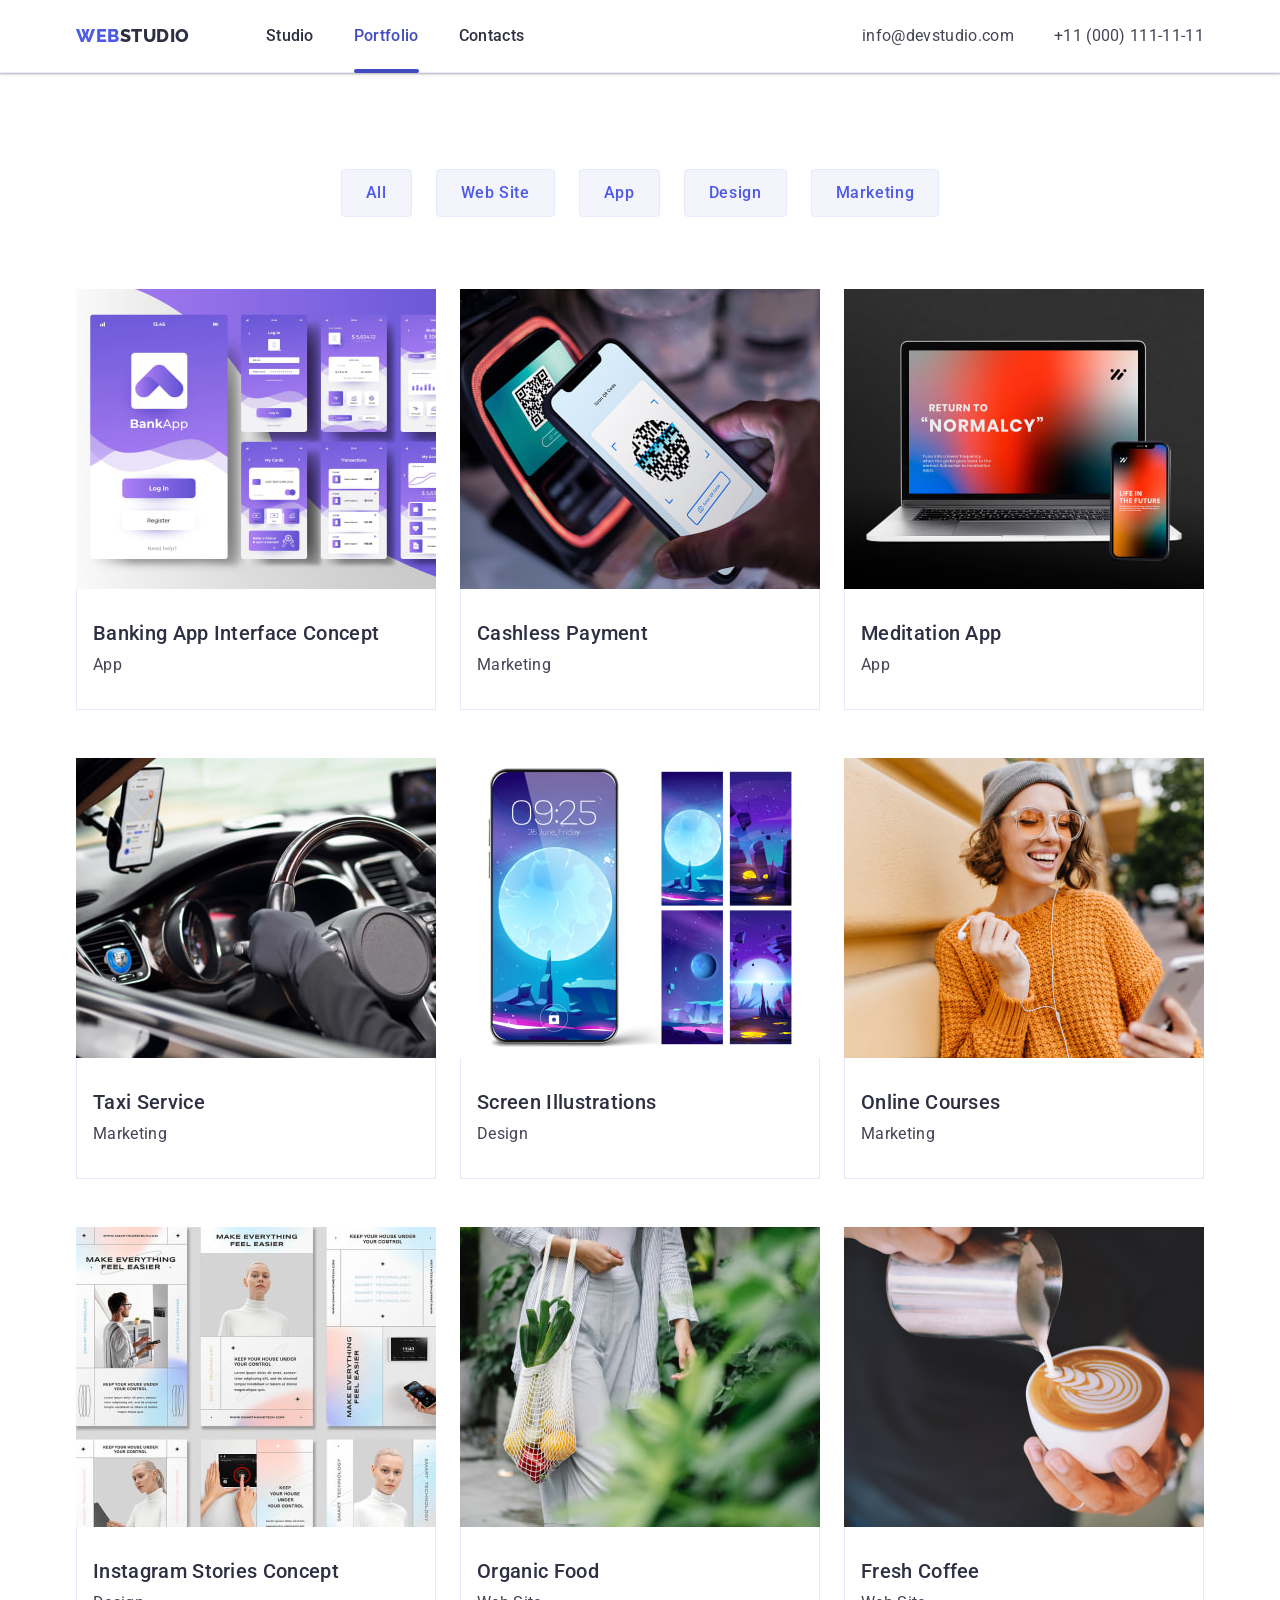
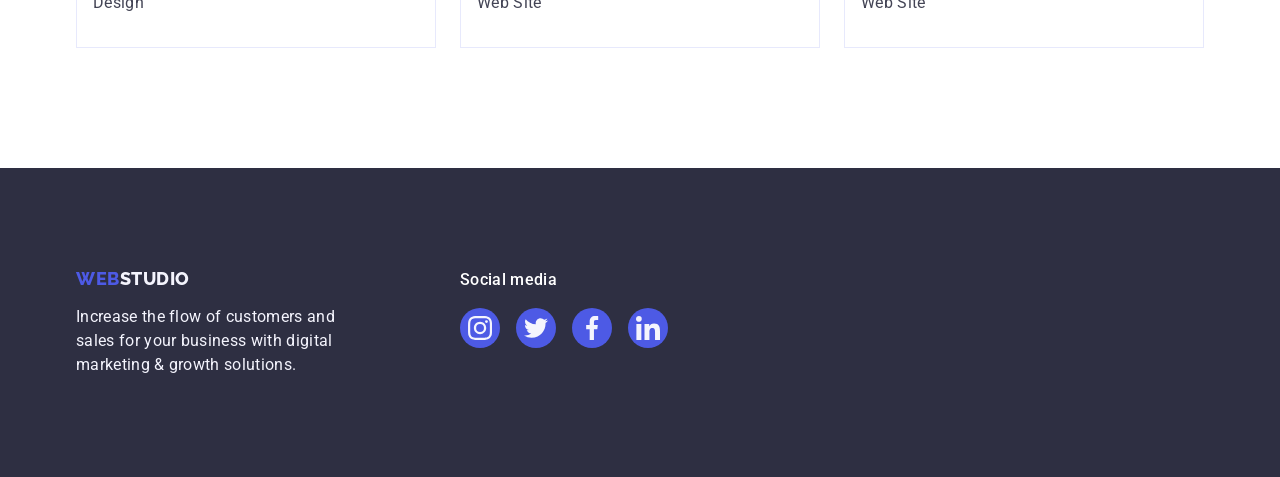
==== portfolio.html @ c281b727 "Initial commit" ====
<!DOCTYPE html>
<html lang="en">
  <head>
    <meta charset="UTF-8" />
    <meta http-equiv="X-UA-Compatible" content="IE=edge" />
    <meta name="viewport" content="width=device-width, initial-scale=1.0" />
    <meta name="description" content="Effective Solutions for Your Business" />

    <!-- User fonts -->
    <link rel="preconnect" href="https://fonts.googleapis.com" />
    <link rel="preconnect" href="https://fonts.gstatic.com" crossorigin />
    <link
      href="https://fonts.googleapis.com/css2?family=Raleway:wght@800&family=Roboto:wght@400;500;700;900&display=swap"
      rel="stylesheet"
    />

    <!-- Normailzer -->
    <link
      rel="stylesheet"
      href="https://cdn.jsdelivr.net/npm/modern-normalize@1.1.0/modern-normalize.min.css"
    />

    <!-- User styles -->
    <link rel="stylesheet" href="./css/styles.css" />
    <title>WebStudio</title>
  </head>

  <body>
    <!-- Header section-->
    <header class="header">
      <div class="header-container container">
        <nav class="header-nav">
          <!-- Logo -->
          <a class="header-logo link" href="./index.html"
            >Web<span class="header-logo-accent">Studio</span></a
          >
          <!-- Menu -->
          <ul class="header-nav-list list">
            <li class="header-nav-item">
              <a class="header-nav-link link" href="./index.html">Studio</a>
            </li>
            <li class="header-nav-item">
              <a class="header-nav-link active link" href="./portfolio.html"
                >Portfolio</a
              >
            </li>
            <li class="header-nav-item">
              <a class="header-nav-link link" href="">Contacts</a>
            </li>
          </ul>
        </nav>
        <!-- Contacts -->
        <address class="header-adress">
          <ul class="header-adress-list list">
            <li class="header-adress-item">
              <a
                class="header-adress-link link"
                href="mailto:info@devstudio.com"
                >info@devstudio.com</a
              >
            </li>
            <li class="header-adress-item">
              <a class="header-adress-link link" href="tel:+110001111111"
                >+11 (000) 111-11-11</a
              >
            </li>
          </ul>
        </address>
      </div>
    </header>

    <main>
      <!-- Portfolio section -->
      <section class="portfolio">
        <div class="portfolio-container container">
          <h1 class="portfolio-title visually-hidden">Our portfolio</h1>

          <!-- Filter -->
          <ul class="filter-list list">
            <li class="filter-item">
              <button class="filter-btn btn" type="button">All</button>
            </li>
            <li class="filter-item">
              <button class="filter-btn btn" type="button">Web Site</button>
            </li>
            <li class="filter-item">
              <button class="filter-btn btn" type="button">App</button>
            </li>
            <li class="filter-item">
              <button class="filter-btn btn" type="button">Design</button>
            </li>
            <li class="filter-item">
              <button class="filter-btn btn" type="button">Marketing</button>
            </li>
          </ul>

          <!-- Cases -->
          <ul class="portfolio-list list card-set">
            <!-- 1 -->
            <li class="portfolio-item card-set-item">
              <a class="portfolio-link link" href="">
                <div class="portfolio-overlay">
                  <!-- Image -->
                  <img
                    class="portfolio-img"
                    src="./images/portfolio/img-1.jpg"
                    alt="Banking app interface concept"
                    width="360"
                    height="300"
                  />
                  <!-- Overlay -->
                  <p class="portfolio-overlay-description">
                    14 Stylish and User-Friendly App Design Concepts · Task
                    Manager App · Calorie Tracker App · Exotic Fruit Ecommerce
                    App · Cloud Storage App
                  </p>
                </div>

                <!-- Caption -->
                <div class="portfolio-caption">
                  <h2 class="portfolio-item-title">
                    Banking App Interface Concept
                  </h2>
                  <p class="portfolio-item-text">App</p>
                </div>
              </a>
            </li>

            <!-- 2 -->
            <li class="portfolio-item card-set-item">
              <a class="portfolio-link link" href="">
                <div class="portfolio-overlay">
                  <!-- Image -->
                  <img
                    class="portfolio-img"
                    src="./images/portfolio/img-2.jpg"
                    alt="Banking app interface concept"
                    width="360"
                    height="300"
                  />
                  <!-- Overlay -->
                  <p class="portfolio-overlay-description">
                    14 Stylish and User-Friendly App Design Concepts · Task
                    Manager App · Calorie Tracker App · Exotic Fruit Ecommerce
                    App · Cloud Storage App
                  </p>
                </div>

                <!-- Caption -->
                <div class="portfolio-caption">
                  <h2 class="portfolio-item-title">Cashless Payment</h2>
                  <p class="portfolio-item-text">Marketing</p>
                </div>
              </a>
            </li>

            <!-- 3 -->
            <li class="portfolio-item card-set-item">
              <a class="portfolio-link link" href="">
                <div class="portfolio-overlay">
                  <!-- Image -->
                  <img
                    class="portfolio-img"
                    src="./images/portfolio/img-3.jpg"
                    alt="Banking app interface concept"
                    width="360"
                    height="300"
                  />
                  <!-- Overlay -->
                  <p class="portfolio-overlay-description">
                    14 Stylish and User-Friendly App Design Concepts · Task
                    Manager App · Calorie Tracker App · Exotic Fruit Ecommerce
                    App · Cloud Storage App
                  </p>
                </div>

                <!-- Caption -->
                <div class="portfolio-caption">
                  <h2 class="portfolio-item-title">Meditation App</h2>
                  <p class="portfolio-item-text">App</p>
                </div>
              </a>
            </li>

            <!-- 4 -->
            <li class="portfolio-item card-set-item">
              <a class="portfolio-link link" href="">
                <div class="portfolio-overlay">
                  <!-- Image -->
                  <img
                    class="portfolio-img"
                    src="./images/portfolio/img-4.jpg"
                    alt="Banking app interface concept"
                    width="360"
                    height="300"
                  />
                  <!-- Overlay -->
                  <p class="portfolio-overlay-description">
                    14 Stylish and User-Friendly App Design Concepts · Task
                    Manager App · Calorie Tracker App · Exotic Fruit Ecommerce
                    App · Cloud Storage App
                  </p>
                </div>

                <!-- Caption -->
                <div class="portfolio-caption">
                  <h2 class="portfolio-item-title">Taxi Service</h2>
                  <p class="portfolio-item-text">Marketing</p>
                </div>
              </a>
            </li>

            <!-- 5 -->
            <li class="portfolio-item card-set-item">
              <a class="portfolio-link link" href="">
                <div class="portfolio-overlay">
                  <!-- Image -->
                  <img
                    class="portfolio-img"
                    src="./images/portfolio/img-5.jpg"
                    alt="Banking app interface concept"
                    width="360"
                    height="300"
                  />
                  <!-- Overlay -->
                  <p class="portfolio-overlay-description">
                    14 Stylish and User-Friendly App Design Concepts · Task
                    Manager App · Calorie Tracker App · Exotic Fruit Ecommerce
                    App · Cloud Storage App
                  </p>
                </div>

                <!-- Caption -->
                <div class="portfolio-caption">
                  <h2 class="portfolio-item-title">Screen Illustrations</h2>
                  <p class="portfolio-item-text">Design</p>
                </div>
              </a>
            </li>

            <!-- 6 -->
            <li class="portfolio-item card-set-item">
              <a class="portfolio-link link" href="">
                <div class="portfolio-overlay">
                  <!-- Image -->
                  <img
                    class="portfolio-img"
                    src="./images/portfolio/img-6.jpg"
                    alt="Banking app interface concept"
                    width="360"
                    height="300"
                  />
                  <!-- Overlay -->
                  <p class="portfolio-overlay-description">
                    14 Stylish and User-Friendly App Design Concepts · Task
                    Manager App · Calorie Tracker App · Exotic Fruit Ecommerce
                    App · Cloud Storage App
                  </p>
                </div>

                <!-- Caption -->
                <div class="portfolio-caption">
                  <h2 class="portfolio-item-title">Online Courses</h2>
                  <p class="portfolio-item-text">Marketing</p>
                </div>
              </a>
            </li>

            <!-- 7 -->
            <li class="portfolio-item card-set-item">
              <a class="portfolio-link link" href="">
                <div class="portfolio-overlay">
                  <!-- Image -->
                  <img
                    class="portfolio-img"
                    src="./images/portfolio/img-7.jpg"
                    alt="Banking app interface concept"
                    width="360"
                    height="300"
                  />
                  <!-- Overlay -->
                  <p class="portfolio-overlay-description">
                    14 Stylish and User-Friendly App Design Concepts · Task
                    Manager App · Calorie Tracker App · Exotic Fruit Ecommerce
                    App · Cloud Storage App
                  </p>
                </div>

                <!-- Caption -->
                <div class="portfolio-caption">
                  <h2 class="portfolio-item-title">
                    Instagram Stories Concept
                  </h2>
                  <p class="portfolio-item-text">Design</p>
                </div>
              </a>
            </li>

            <!-- 8 -->
            <li class="portfolio-item card-set-item">
              <a class="portfolio-link link" href="">
                <div class="portfolio-overlay">
                  <!-- Image -->
                  <img
                    class="portfolio-img"
                    src="./images/portfolio/img-8.jpg"
                    alt="Banking app interface concept"
                    width="360"
                    height="300"
                  />
                  <!-- Overlay -->
                  <p class="portfolio-overlay-description">
                    14 Stylish and User-Friendly App Design Concepts · Task
                    Manager App · Calorie Tracker App · Exotic Fruit Ecommerce
                    App · Cloud Storage App
                  </p>
                </div>

                <!-- Caption -->
                <div class="portfolio-caption">
                  <h2 class="portfolio-item-title">Organic Food</h2>
                  <p class="portfolio-item-text">Web Site</p>
                </div>
              </a>
            </li>

            <!-- 9 -->
            <li class="portfolio-item card-set-item">
              <a class="portfolio-link link" href="">
                <div class="portfolio-overlay">
                  <!-- Image -->
                  <img
                    class="portfolio-img"
                    src="./images/portfolio/img-9.jpg"
                    alt="Banking app interface concept"
                    width="360"
                    height="300"
                  />
                  <!-- Overlay -->
                  <p class="portfolio-overlay-description">
                    14 Stylish and User-Friendly App Design Concepts · Task
                    Manager App · Calorie Tracker App · Exotic Fruit Ecommerce
                    App · Cloud Storage App
                  </p>
                </div>

                <!-- Caption -->
                <div class="portfolio-caption">
                  <h2 class="portfolio-item-title">Fresh Coffee</h2>
                  <p class="portfolio-item-text">Web Site</p>
                </div>
              </a>
            </li>
          </ul>
        </div>
      </section>
    </main>

    <!-- Footer section -->
    <footer class="footer">
      <div class="footer-container container">
        <div class="footer-info">
          <a class="footer-logo link" href="./index.html"
            >Web<span class="footer-logo-accent">Studio</span></a
          >
          <p class="footer-text">
            Increase the flow of customers and sales for your business with
            digital marketing & growth solutions.
          </p>
        </div>
        <div class="footer-contacts">
          <p class="footer-contacts-title">Social media</p>
          <ul class="footer-contacts-list list card-set">
            <li class="footer-contacts-items card-set-item">
              <a href="" class="footer-contacts-link link">
                <svg class="footer-contacts-logo" width="24" height="24">
                  <use href="./images/icons.svg#instagram"></use>
                </svg>
              </a>
            </li>
            <li class="footer-contacts-items card-set-item">
              <a href="" class="footer-contacts-link link">
                <svg class="footer-contacts-logo" width="24" height="24">
                  <use href="./images/icons.svg#twitter"></use>
                </svg>
              </a>
            </li>
            <li class="footer-contacts-items card-set-item">
              <a href="" class="footer-contacts-link link">
                <svg class="footer-contacts-logo" width="24" height="24">
                  <use href="./images/icons.svg#facebook"></use>
                </svg>
              </a>
            </li>
            <li class="footer-contacts-items card-set-item">
              <a href="" class="footer-contacts-link link">
                <svg class="footer-contacts-logo" width="24" height="24">
                  <use href="./images/icons.svg#linkedin"></use>
                </svg>
              </a>
            </li>
          </ul>
        </div>
      </div>
    </footer>
  </body>
</html>
---- css/styles.css ----
:root {
  /* Font */
  --primary-font: 'Roboto', sans-serif;

  /* Colors */
  --iris-color: #4d5ae5;
  --ocean-color: #404bbf;
  --navy-blue-color: #2e2f42;
  --green-color: #31d0aa;
  --slate-color: #434455;
  --light-slate-color: #8e8f99;
  --cornflower-color: #e7e9fc;
  --cloud-color: #f4f4fd;
  --navy-blue-modal-color: rgba(46, 47, 66, 0.4);
  --gray-color: rgba(46, 47, 66, 0.7);
  --white-color: #ffffff;
  --dairy-color: #fcfcfc;

  /* Card set parameters */
  --items: 1;
  --indent: 0;

  /* Others */
  --anim-prop: 250ms cubic-bezier(0.4, 0, 0.2, 1);
  /* --anim-prop: 2000ms cubic-bezier(0.4, 0, 0.2, 1); */
}

/**
  |============================
  | Common styles
  |============================
*/

body {
  font-family: var(--primary-font);
  background-color: var(--white-color);
  color: var(--slate-color);
  line-height: 1.5;
  letter-spacing: 0.02em;
}

/* Reset */
h1,
h2,
h3,
h4,
h5,
h6,
p {
  margin: 0;
}

address {
  font-style: normal;
}

img {
  display: block;
  width: 100%;
  height: auto;
}

.list {
  list-style: none;
  margin: 0;
  padding: 0;
}

.link {
  text-decoration: none;
  color: currentColor;
}

.btn {
  font-family: inherit;
  line-height: inherit;
  cursor: pointer;
  padding: 0;
}

/* Base styles */
.section {
  padding-top: 120px;
  padding-bottom: 120px;
}

.container {
  width: 1158px;
  padding: 0 15px;
  margin: 0 auto;
}

.visually-hidden {
  position: absolute;
  width: 1px;
  height: 1px;
  margin: -1px;
  border: 0;
  padding: 0;
  white-space: nowrap;
  clip-path: inset(100%);
  clip: rect(0 0 0 0);
  overflow: hidden;
}

.title {
  font-size: 36px;
  line-height: 1.11;
  text-align: center;
  text-transform: capitalize;
  color: var(--navy-blue-color);
  margin-bottom: 72px;
}

/**
  |============================
  | Card set
  |============================
*/

.card-set {
  display: flex;
  flex-wrap: wrap;
  gap: var(--indent);
}
.card-set-item {
  width: calc((100% - var(--indent) * (var(--items) - 1)) / var(--items));
}

/**
  |============================
  | Header
  |============================
*/

.header {
  border-bottom: 1px solid var(--cornflower-color);
  box-shadow: 0px 1px 6px 0px rgba(46, 47, 66, 0.08),
    0px 1px 1px 0px rgba(46, 47, 66, 0.16),
    0px 2px 1px 0px rgba(46, 47, 66, 0.08);
}

.header-container {
  display: flex;
  align-items: center;
}

.header-logo {
  font-family: 'Raleway', sans-serif;
  font-weight: 800;
  font-size: 18px;
  line-height: 1.17;
  letter-spacing: 0.03em;
  text-transform: uppercase;
  color: var(--iris-color);
  margin-right: 76px;
}

.header-logo-accent {
  color: var(--navy-blue-color);
}

.header-nav {
  display: flex;
  align-items: center;
}

.header-nav-list {
  display: flex;
  align-items: center;
  gap: 40px;
}

.header-nav-item {
}

.header-nav-link {
  display: block;
  position: relative;
  padding: 24px 0;
  font-weight: 500;
  color: var(--navy-blue-color);

  transition: color var(--anim-prop);
}

.header-nav-link.active {
  color: var(--ocean-color);
}

.header-nav-link:hover,
.header-nav-link:focus {
  color: var(--ocean-color);
}

.header-nav-link.active::after {
  content: '';
  display: block;
  width: 100%;
  height: 4px;
  border-radius: 2px;
  background-color: var(--ocean-color);

  position: absolute;
  bottom: -1px;
  left: 0;
}

.header-adress {
  margin-left: auto;
}

.header-adress-list {
  display: flex;
  gap: 40px;
  align-items: center;
}

/* .header-adress-item {
} */

.header-adress-link {
  transition: color var(--anim-prop);
}

.header-adress-link:hover,
.header-adress-link:focus {
  color: var(--ocean-color);
}

/**
  |============================
  | Hero section
  |============================
*/

.hero {
  background-color: var(--navy-blue-color);
  color: var(--white-color);
  padding: 188px 0;

  max-width: 1440px;
  margin: 0 auto;
  background-image: linear-gradient(var(--gray-color), var(--gray-color)),
    url(../images/main/hero/bg-img.jpg);
  /* background-image: linear-gradient(var(--gray-color), var(--gray-color)); */
  background-repeat: no-repeat;
  background-position: center;
  background-size: cover;
}

.hero-title {
  font-size: 56px;
  line-height: 1.07;
  text-align: center;
  letter-spacing: 0.02em;
  max-width: 496px;
  margin-left: auto;
  margin-right: auto;
  margin-bottom: 48px;
}

.hero-btn {
  background-color: var(--iris-color);
  font-weight: 500;
  letter-spacing: 0.04em;
  min-width: 169px;
  height: 56px;
  color: inherit;
  display: block;
  margin-left: auto;
  margin-right: auto;
  padding: 16px 32px;
  border: 0;
  border-radius: 4px;

  transition: background-color var(--anim-prop);
}

.hero-btn:hover,
.hero-btn:focus {
  background-color: var(--ocean-color);
}

/**
  |============================
  | Advantages section
  |============================
*/

.advantages {
}

/* .advantages-container {
  } */

/* .advantages-title {
} */

.advantages-list {
  --indent: 24px;
}

.advantages-item {
  --items: 4;
}

.advantages-logo-box {
  display: flex;
  justify-content: center;
  align-items: center;
  width: 100%;
  height: 112px;
  background-color: var(--cloud-color);
  margin-bottom: 8px;
  border-radius: 4px;
}

.advantages-logo {
}

.advantages-item-title {
  font-weight: 500;
  font-size: 20px;
  line-height: 1.2;
  color: var(--navy-blue-color);
  margin-bottom: 8px;
}

.advantages-item-text {
}

/**
  |============================
  | What are we doing section
  |============================
*/

.selection {
  padding-top: 0;
}

.selection-title {
}

.selection-list {
  --indent: 24px;
}

.selection-item {
  --items: 3;
}

/* .selection-img {
} */

/* .portfilio-item {
} */

/**
  |============================
  | Team section
  |============================
*/

.team {
  background-color: var(--cloud-color);
}

.team-title {
}

.team-list {
  --indent: 24px;
}

.team-item {
  --items: 4;
  background-color: var(--white-color);
  border-radius: 0 0 4px 4px;
  box-shadow: 0px 2px 1px 0px rgba(46, 47, 66, 0.08),
    0px 1px 1px 0px rgba(46, 47, 66, 0.16),
    0px 1px 6px 0px rgba(46, 47, 66, 0.08);
}

.team-img {
}

.team-caption {
  padding: 32px 0;
}

.team-name {
  font-weight: 500;
  font-size: 20px;
  line-height: 1.2;
  text-align: center;

  color: var(--navy-blue-color);
  margin-bottom: 8px;
}

.team-position {
  text-align: center;
  margin-bottom: 8px;
}

.team-contacts-list {
  display: flex;
  justify-content: center;
  gap: 24px;
}

.team-contacts-item {
  width: 40px;
  height: 40px;
  overflow: hidden;
}

.team-contacts-link {
  display: flex;
  background-color: var(--iris-color);
  border-radius: 50%;
  justify-content: center;
  align-items: center;
  width: 100%;
  height: 100%;

  transition: background-color var(--anim-prop);
}

.team-contacts-link:hover,
.team-contacts-link:focus {
  background-color: var(--ocean-color);
}

.team-contacts-logo {
  fill: var(--cloud-color);
}

/**
  |============================
  | Customers
  |============================
*/

.customers {
}

.customers-container {
}

.customers-title {
}

.customers-list {
  --indent: 24px;
}

.customers-item {
  --items: 6;
  height: 88px;
}

.customers-item-link {
  display: flex;
  justify-content: center;
  align-items: center;
  width: 100%;
  height: 100%;
  color: var(--light-slate-color);
  border: 1px solid var(--light-slate-color);
  border-radius: 4px;

  transition: color var(--anim-prop), border-color var(--anim-prop);
}

.customers-item-link:hover,
.customers-item-link:focus {
  color: var(--ocean-color);
  border-color: var(--ocean-color);
}

.customers-logo {
  fill: currentColor;
}

/**
  |============================
  | Footer section
  |============================
*/

.footer {
  background-color: var(--navy-blue-color);
  padding-top: 100px;
  padding-bottom: 100px;
}

.footer-container {
  display: flex;
  align-items: baseline;
}

.footer-info {
  margin-right: 120px;
}

.footer-logo {
  display: inline-block;
  font-family: 'Raleway', sans-serif;
  font-weight: 800;
  font-size: 18px;
  line-height: 1.17;
  letter-spacing: 0.03em;
  text-transform: uppercase;
  color: var(--iris-color);
  margin-bottom: 16px;
}

.footer-logo-accent {
  color: var(--cloud-color);
}

.footer-text {
  color: var(--cloud-color);
  width: 264px;
}

.footer-contacts {
}

.footer-contacts-title {
  font-weight: 500;
  font-size: 16px;
  color: var(--white-color);
  margin-bottom: 16px;
}

.footer-contacts-list {
  --indent: 16px;
}

.footer-contacts-items {
  --items: 4;
  width: 40px;
  height: 40px;
  overflow: hidden;
}

.footer-contacts-link {
  display: flex;
  justify-content: center;
  align-items: center;
  width: 100%;
  height: 100%;
  border-radius: 50%;
  background-color: var(--iris-color);

  transition: background-color var(--anim-prop);
}

.footer-contacts-link:hover,
.footer-contacts-link:focus {
  background-color: var(--green-color);
}

.footer-contacts-logo {
  fill: var(--cloud-color);
}

/**
  |============================
  | Portfolio section
  |============================
*/

.portfolio {
  padding-top: 96px;
  padding-bottom: 120px;
}

/**
  |============================
  | Filter
  |============================
*/

.filter-list {
  display: flex;
  justify-content: center;
  gap: 24px;
  margin: 0 auto 72px auto;
}

/* .filter-item {
} */

.filter-btn {
  background-color: var(--cloud-color);
  font-weight: 500;
  letter-spacing: 0.04em;
  color: var(--iris-color);
  border: 1px solid var(--cornflower-color);
  border-radius: 4px;
  display: block;
  padding: 11px 24px;
  transition: background-color var(--anim-prop), color var(--anim-prop),
    border-color var(--anim-prop), box-shadow var(--anim-prop);
}

.filter-btn:hover,
.filter-btn:focus {
  background-color: var(--ocean-color);
  color: var(--white-color);
  border-color: transparent;
  box-shadow: 0px 2px 2px 0px rgba(0, 0, 0, 0.12),
    0px 2px 1px 0px rgba(0, 0, 0, 0.08), 0px 3px 1px 0px rgba(0, 0, 0, 0.1);
}

/**
  |============================
  | Cases
  |============================
*/

.portfolio-list {
  row-gap: 48px;
  --indent: 24px;
}

.portfolio-item {
  --items: 3;
}

.portfolio-link {
  display: block;
  position: relative;

  transition: box-shadow var(--anim-prop);
}

.portfolio-link:hover {
  box-shadow: 0px 2px 1px 0px rgba(46, 47, 66, 0.08),
    0px 1px 1px 0px rgba(46, 47, 66, 0.16),
    0px 1px 6px 0px rgba(46, 47, 66, 0.08);
}

/* Overlay start */

.portfolio-overlay {
  position: relative;
  overflow: hidden;
}

.portfolio-overlay-description {
  position: absolute;
  top: 0;
  left: 0;
  width: 100%;
  height: 100%;
  background-color: var(--iris-color);
  padding: 40px 32px;
  color: var(--cloud-color);

  transform: translateY(100%);

  transition: transform var(--anim-prop);
}

.portfolio-link:hover .portfolio-overlay-description,
.portfolio-link:focus .portfolio-overlay-description {
  transform: translateY(0);
}

/* Overlay end */

.portfolio-img {
}

.portfolio-caption {
  padding: 32px 16px;
  border: 1px solid var(--cornflower-color);
  border-top: none;
}

.portfolio-item-title {
  font-weight: 500;
  font-size: 20px;
  line-height: 1.2;

  color: var(--navy-blue-color);
  margin-bottom: 8px;
}

.portfolio-item-text {
}

/**
  |============================
  | Modal styles
  |============================
*/

.backdrop {
  position: fixed;
  top: 0;
  left: 0;
  width: 100%;
  height: 100%;

  background-color: var(--navy-blue-modal-color);

  transition: opacity var(--anim-prop), visibility var(--anim-prop);
}

.backdrop.is-hidden {
  opacity: 0;
  visibility: hidden;
  pointer-events: none;
}

/* Visible state */
.modal {
  position: absolute;
  left: 50%;
  top: 50%;

  transform: translate(-50%, -50%) scale(1);

  width: 408px;
  min-height: 584px;

  border-radius: 4px;
  background: var(--dairy-color);
  box-shadow: 0px 2px 1px 0px rgba(0, 0, 0, 0.2),
    0px 1px 3px 0px rgba(0, 0, 0, 0.12), 0px 1px 1px 0px rgba(0, 0, 0, 0.14);

  transition: transform var(--anim-prop);
}

.backdrop.is-hidden .modal {
  opacity: 0;
  transform: translate(-50%, -50%) scale(0.2);
}

.modal-btn {
  position: absolute;
  top: 24px;
  right: 24px;

  width: 24px;
  height: 24px;

  border-radius: 50%;
  border: 1px solid rgba(0, 0, 0, 0.1);
  background-color: var(--cornflower-color);

  transition: border var(--anim-prop), background-color var(--anim-prop);

  display: flex;
  justify-content: center;
  align-items: center;
}

.modal-btn:hover,
.modal-btn:focus {
  border: none;
  background-color: var(--ocean-color);
}

.modal-icon {
  fill: var(--navy-blue-color);
  transition: fill var(--anim-prop);
}

.modal-btn:hover .modal-icon,
.modal-btn:focus .modal-icon {
  fill: var(--white-color);
}
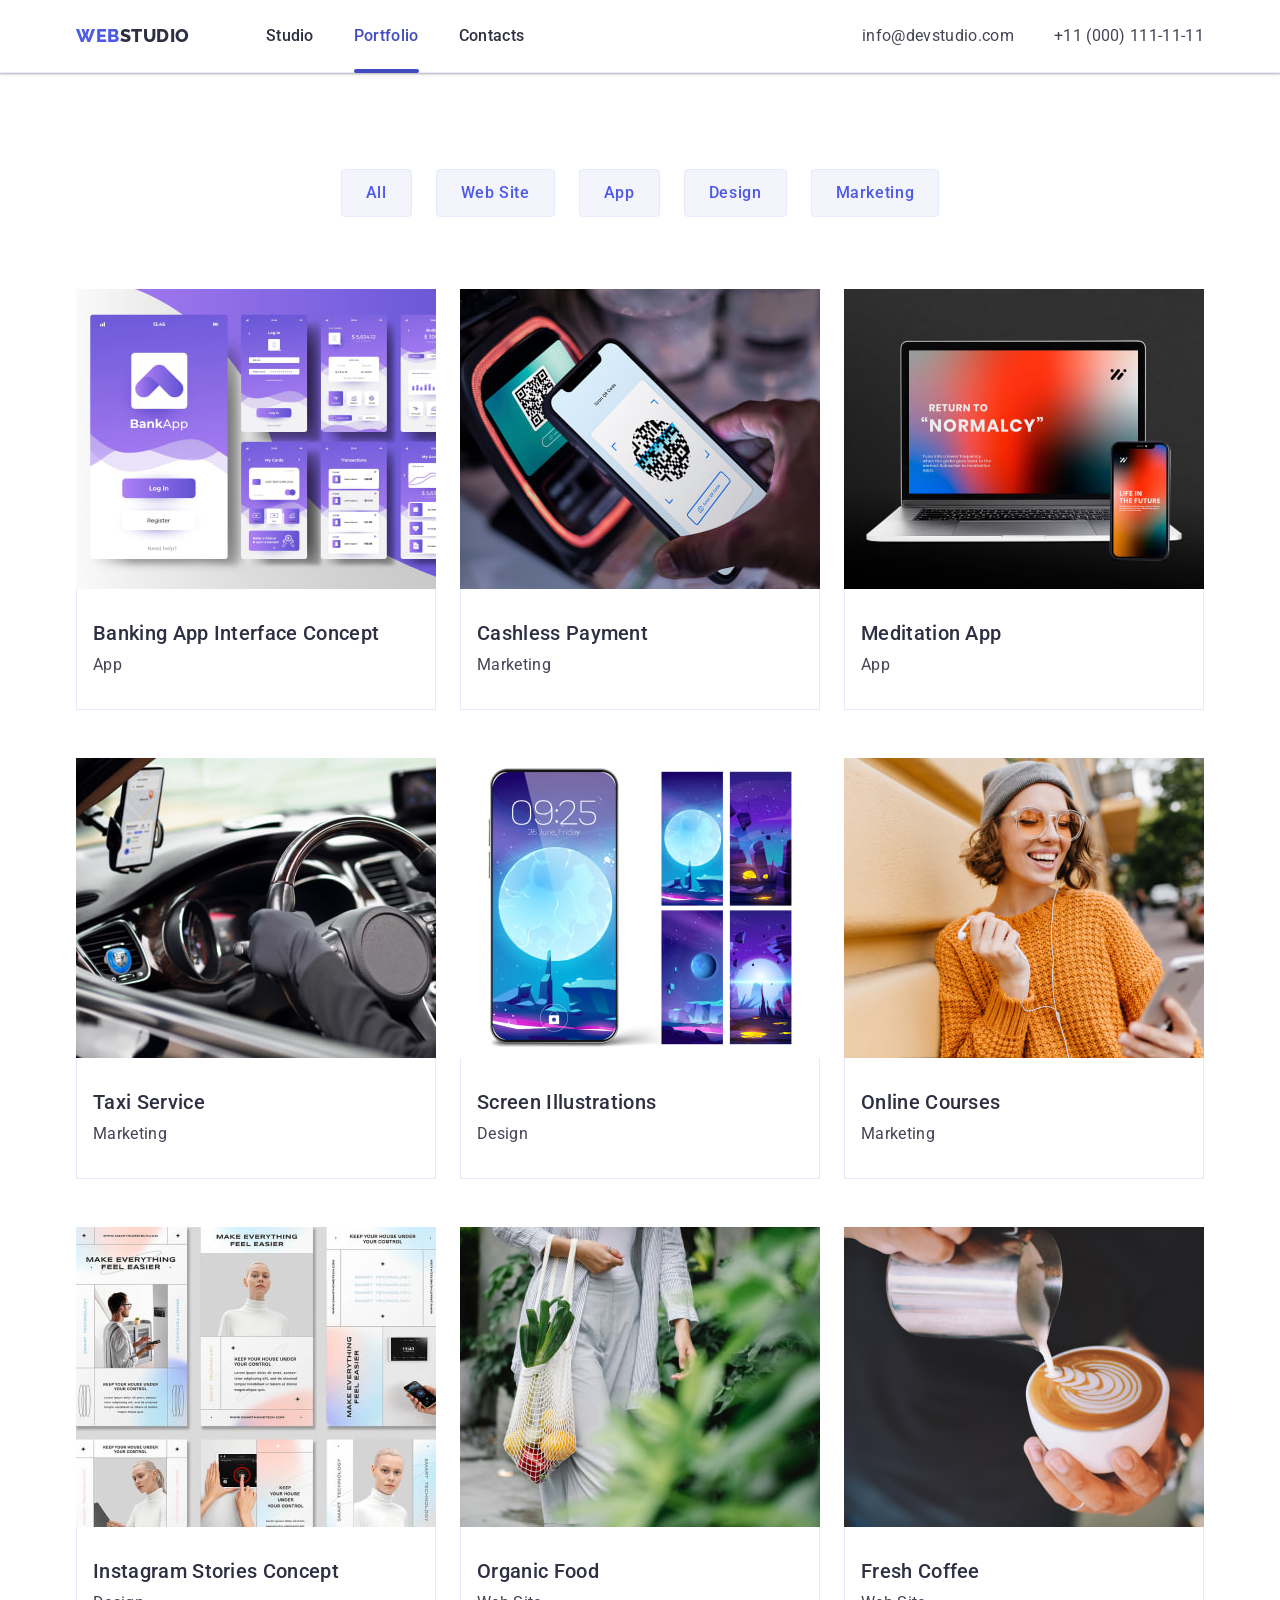
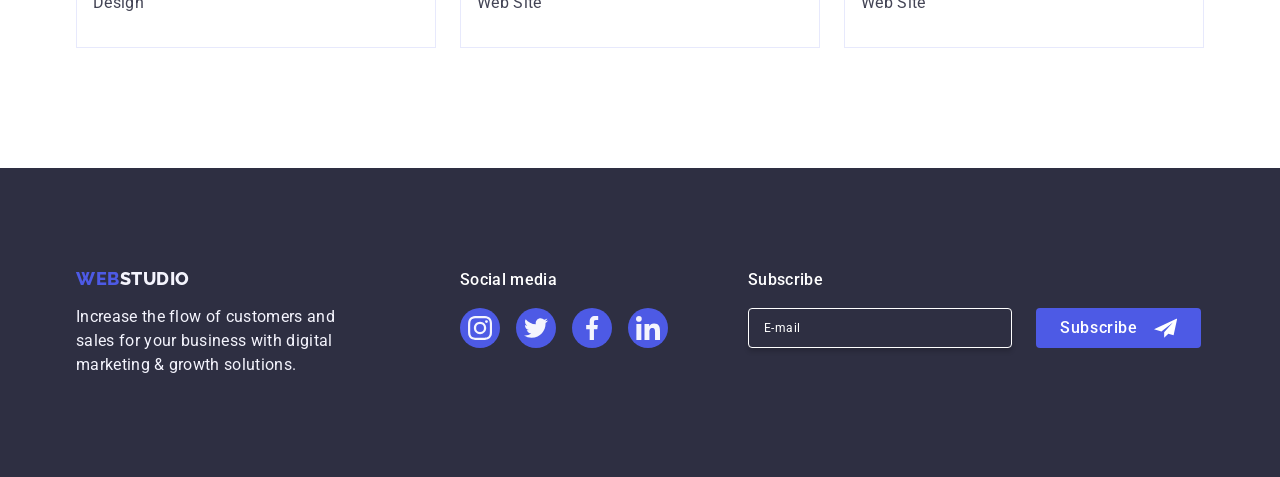
==== commit 2a09adcd: "v1" ====
--- a/portfolio.html
+++ b/portfolio.html
@@ -49,6 +49,7 @@
             </li>
           </ul>
         </nav>
+
         <!-- Contacts -->
         <address class="header-adress">
           <ul class="header-adress-list list">
@@ -359,6 +360,7 @@
     <!-- Footer section -->
     <footer class="footer">
       <div class="footer-container container">
+        <!-- Logo -->
         <div class="footer-info">
           <a class="footer-logo link" href="./index.html"
             >Web<span class="footer-logo-accent">Studio</span></a
@@ -368,38 +370,61 @@
             digital marketing & growth solutions.
           </p>
         </div>
+
+        <!-- Contacts -->
         <div class="footer-contacts">
           <p class="footer-contacts-title">Social media</p>
           <ul class="footer-contacts-list list card-set">
             <li class="footer-contacts-items card-set-item">
-              <a href="" class="footer-contacts-link link">
+              <a href="#" class="footer-contacts-link link">
                 <svg class="footer-contacts-logo" width="24" height="24">
                   <use href="./images/icons.svg#instagram"></use>
                 </svg>
               </a>
             </li>
             <li class="footer-contacts-items card-set-item">
-              <a href="" class="footer-contacts-link link">
+              <a href="#" class="footer-contacts-link link">
                 <svg class="footer-contacts-logo" width="24" height="24">
                   <use href="./images/icons.svg#twitter"></use>
                 </svg>
               </a>
             </li>
             <li class="footer-contacts-items card-set-item">
-              <a href="" class="footer-contacts-link link">
+              <a href="#" class="footer-contacts-link link">
                 <svg class="footer-contacts-logo" width="24" height="24">
                   <use href="./images/icons.svg#facebook"></use>
                 </svg>
               </a>
             </li>
             <li class="footer-contacts-items card-set-item">
-              <a href="" class="footer-contacts-link link">
+              <a href="#" class="footer-contacts-link link">
                 <svg class="footer-contacts-logo" width="24" height="24">
                   <use href="./images/icons.svg#linkedin"></use>
                 </svg>
               </a>
             </li>
           </ul>
+        </div>
+
+        <!-- Subscription form -->
+        <div class="footer-subscription">
+          <span class="footer-subscription-label">Subscribe</span>
+          <form class="footer-subscription-form" name="subscription_form">
+            <label class="footer-subscription-field">
+              <input
+                class="footer-subscription-input"
+                type="email"
+                name="subscription_email"
+                placeholder="E-mail"
+              />
+            </label>
+            <button class="footer-subscription-btn btn" type="submit">
+              Subscribe
+              <svg class="footer-subscription-logo" width="24" height="24">
+                <use href="./images/icons.svg#subscribe"></use>
+              </svg>
+            </button>
+          </form>
         </div>
       </div>
     </footer>
--- a/css/styles.css
+++ b/css/styles.css
@@ -112,6 +112,55 @@
   margin-bottom: 72px;
 }
 
+.accent-btn {
+  display: block;
+  background-color: var(--iris-color);
+  font-weight: 500;
+  letter-spacing: 0.04em;
+  min-width: 169px;
+  height: 56px;
+  color: var(--white-color);
+  margin-left: auto;
+  margin-right: auto;
+  padding: 16px 32px;
+  border: 0;
+  border-radius: 4px;
+
+  transition: background-color var(--anim-prop);
+}
+
+.accent-btn:hover,
+.accent-btn:focus {
+  background-color: var(--ocean-color);
+}
+
+.label {
+  color: var(--light-slate-color);
+  font-size: 12px;
+  line-height: 1.17;
+  letter-spacing: 0.04em;
+}
+
+.input,
+.textarea {
+  width: 100%;
+  outline: transparent;
+  background-color: var(--dairy-color);
+  border-radius: 4px;
+  border: 1px solid var(--navy-blue-color);
+
+  transition: border-color var(--anim-prop);
+}
+
+.input:focus,
+.textarea:focus {
+  border-color: var(--iris-color);
+}
+
+.textarea::placeholder {
+  color: var(--navy-blue-modal-color);
+}
+
 /**
   |============================
   | Card set
@@ -243,7 +292,6 @@
   margin: 0 auto;
   background-image: linear-gradient(var(--gray-color), var(--gray-color)),
     url(../images/main/hero/bg-img.jpg);
-  /* background-image: linear-gradient(var(--gray-color), var(--gray-color)); */
   background-repeat: no-repeat;
   background-position: center;
   background-size: cover;
@@ -260,28 +308,6 @@
   margin-bottom: 48px;
 }
 
-.hero-btn {
-  background-color: var(--iris-color);
-  font-weight: 500;
-  letter-spacing: 0.04em;
-  min-width: 169px;
-  height: 56px;
-  color: inherit;
-  display: block;
-  margin-left: auto;
-  margin-right: auto;
-  padding: 16px 32px;
-  border: 0;
-  border-radius: 4px;
-
-  transition: background-color var(--anim-prop);
-}
-
-.hero-btn:hover,
-.hero-btn:focus {
-  background-color: var(--ocean-color);
-}
-
 /**
   |============================
   | Advantages section
@@ -501,6 +527,8 @@
   display: flex;
   align-items: baseline;
 }
+
+/* Logo */
 
 .footer-info {
   margin-right: 120px;
@@ -527,7 +555,10 @@
   width: 264px;
 }
 
+/* Contacts */
+
 .footer-contacts {
+  margin-right: 80px;
 }
 
 .footer-contacts-title {
@@ -567,6 +598,79 @@
 
 .footer-contacts-logo {
   fill: var(--cloud-color);
+}
+
+/* Subscription form */
+
+.footer-subscription {
+}
+
+.footer-subscription-form {
+  display: flex;
+  align-items: flex-end;
+}
+
+.footer-subscription-field {
+  margin-right: 24px;
+}
+
+.footer-subscription-label {
+  display: block;
+  margin-bottom: 16px;
+
+  color: var(--white-color);
+  font-weight: 500;
+}
+
+.footer-subscription-input {
+  width: 264px;
+  height: 40px;
+  padding: 7px 15px;
+
+  outline: transparent;
+  background-color: transparent;
+  border-radius: 4px;
+  border: 1px solid var(--white-color);
+  box-shadow: 0px 4px 4px 0px rgba(0, 0, 0, 0.15);
+
+  color: var(--white-color);
+  font-size: 12px;
+  line-height: 2;
+  letter-spacing: 0.04em;
+}
+
+.footer-subscription-input::placeholder {
+  color: currentColor;
+}
+
+.footer-subscription-btn {
+  display: inline-flex;
+  justify-content: center;
+  align-items: center;
+  gap: 16px;
+
+  width: 165px;
+  height: 40px;
+  padding: 8px 24px;
+
+  border: 0;
+  border-radius: 4px;
+  background-color: var(--iris-color);
+
+  color: var(--white-color);
+  font-weight: 500;
+  letter-spacing: 0.04em;
+
+  transition: background-color var(--anim-prop);
+}
+
+.footer-subscription-btn:hover,
+.footer-subscription-btn:focus {
+  background-color: var(--ocean-color);
+}
+
+.footer-subscription-logo {
+  fill: var(--white-color);
 }
 
 /**
@@ -730,6 +834,7 @@
 
   width: 408px;
   min-height: 584px;
+  padding: 72px 24px 24px;
 
   border-radius: 4px;
   background: var(--dairy-color);
@@ -778,3 +883,119 @@
 .modal-btn:focus .modal-icon {
   fill: var(--white-color);
 }
+
+/* Modal form start */
+
+.modal-caption {
+  display: block;
+  width: 360px;
+  margin-bottom: 16px;
+
+  color: var(--navy-blue-color);
+  text-align: center;
+  font-weight: 500;
+}
+
+.modal-form {
+}
+
+/* Inputs */
+
+.modal-form-field {
+  position: relative;
+  display: block;
+  margin-bottom: 8px;
+}
+
+.modal-form-field:last-child {
+  margin-bottom: 16px;
+}
+
+.modal-form-label {
+  display: block;
+  margin-bottom: 4px;
+}
+
+.modal-form-input {
+  height: 40px;
+  padding: 11px 16px 11px 38px;
+
+  font-size: 18px;
+  color: var(--navy-blue-color);
+}
+
+.modal-form-icon {
+  position: absolute;
+  bottom: 8px;
+  left: 16px;
+  fill: var(--navy-blue-color);
+
+  transition: fill var(--anim-prop);
+}
+
+.modal-form-input:focus + .modal-form-icon {
+  fill: var(--iris-color);
+}
+
+/* Comment */
+
+.modal-form-textarea {
+  padding: 7px 15px;
+  height: 120px;
+  resize: none;
+
+  font-size: 12px;
+  line-height: 1.17;
+  letter-spacing: 0.04em;
+}
+
+/* Privacy policy agreement */
+
+.modal-form-agreement {
+  display: flex;
+  align-items: center;
+  gap: 8px;
+  margin-bottom: 24px;
+}
+
+.modal-form-checkbox {
+}
+
+.modal-form-box {
+  display: flex;
+  justify-content: center;
+  align-items: center;
+
+  width: 16px;
+  height: 16px;
+
+  border-radius: 2px;
+  border: 1px solid var(--navy-blue-modal-color);
+
+  transition: border-color var(--anim-prop), background-color var(--anim-prop);
+}
+
+.modal-form-checkbox:checked + .modal-form-box {
+  border-color: transparent;
+  background-color: var(--ocean-color);
+}
+
+.modal-form-check {
+  fill: var(--cloud-color);
+  opacity: 0;
+
+  transition: opacity var(--anim-prop);
+}
+
+.modal-form-checkbox:checked + .modal-form-box > .modal-form-check {
+  opacity: 1;
+}
+
+.modal-form-text {
+  user-select: none;
+}
+
+.modal-form-link {
+  color: var(--iris-color);
+  text-decoration: underline;
+}
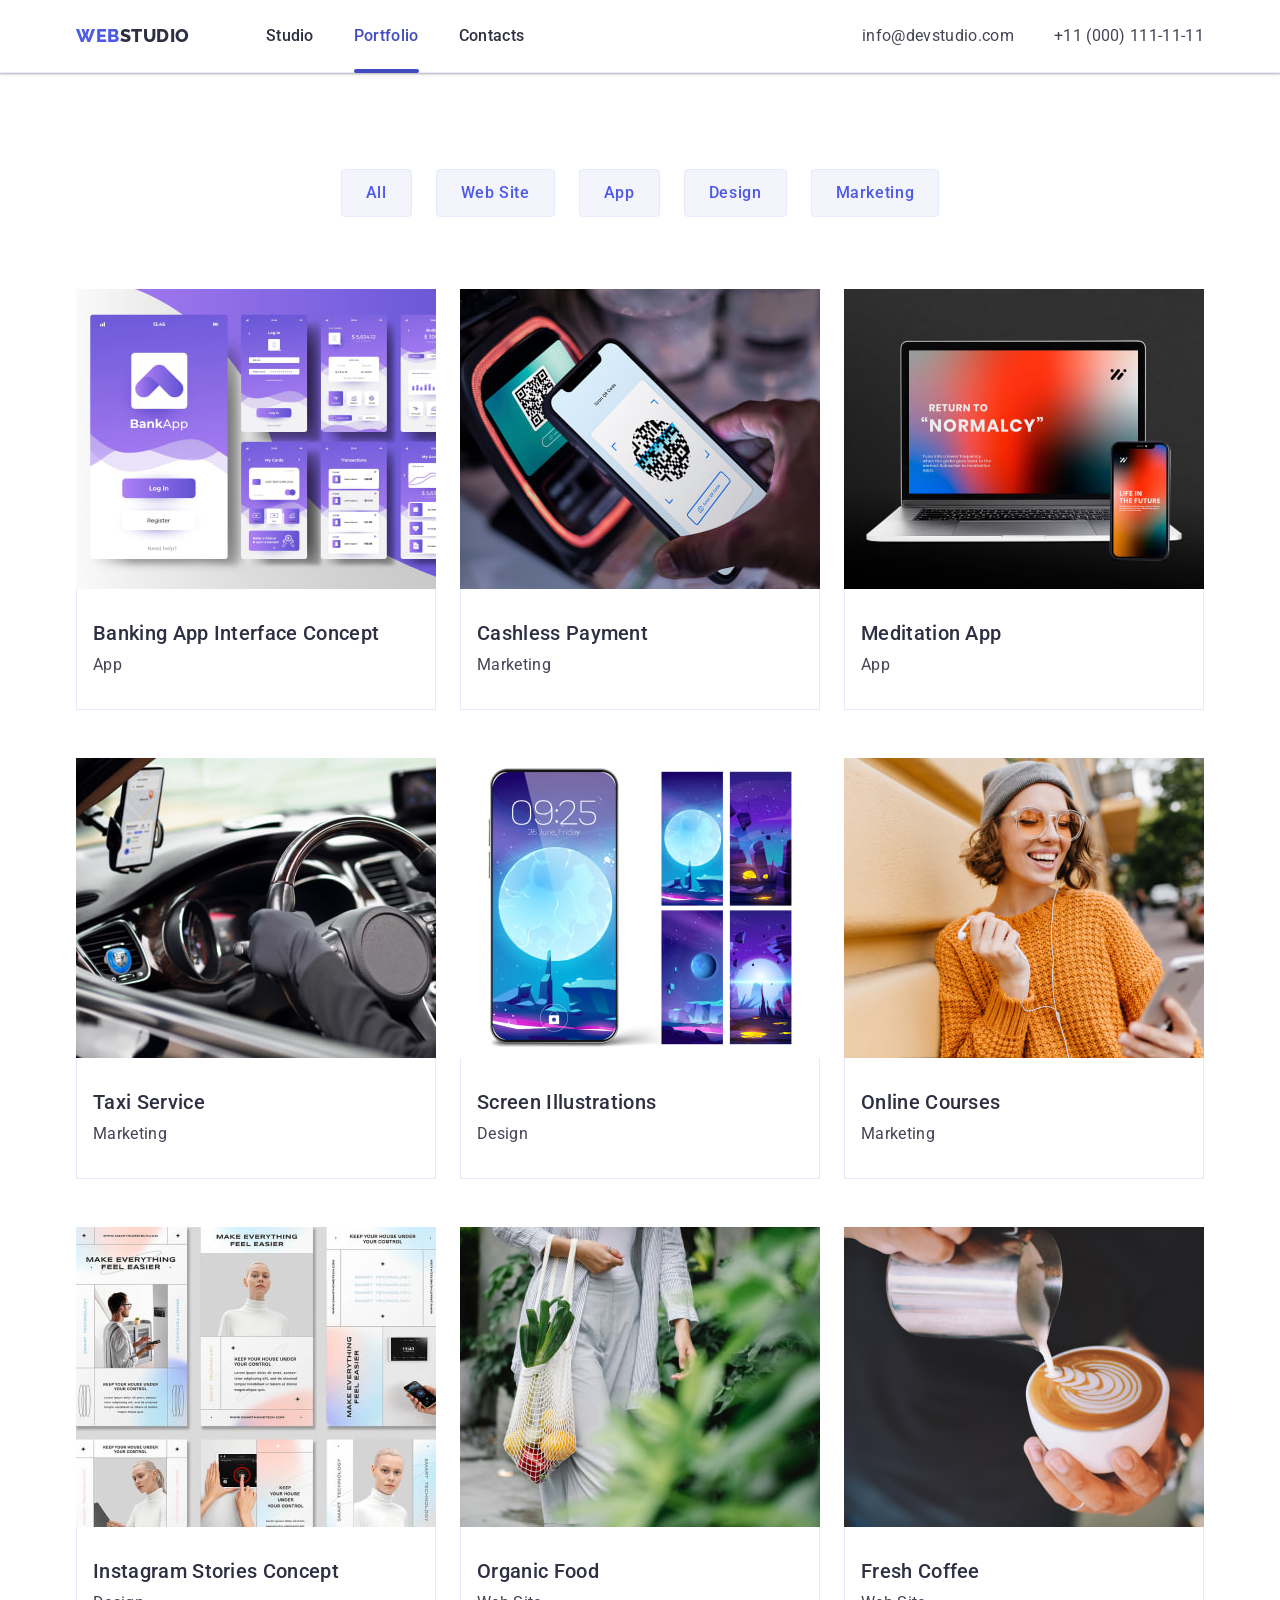
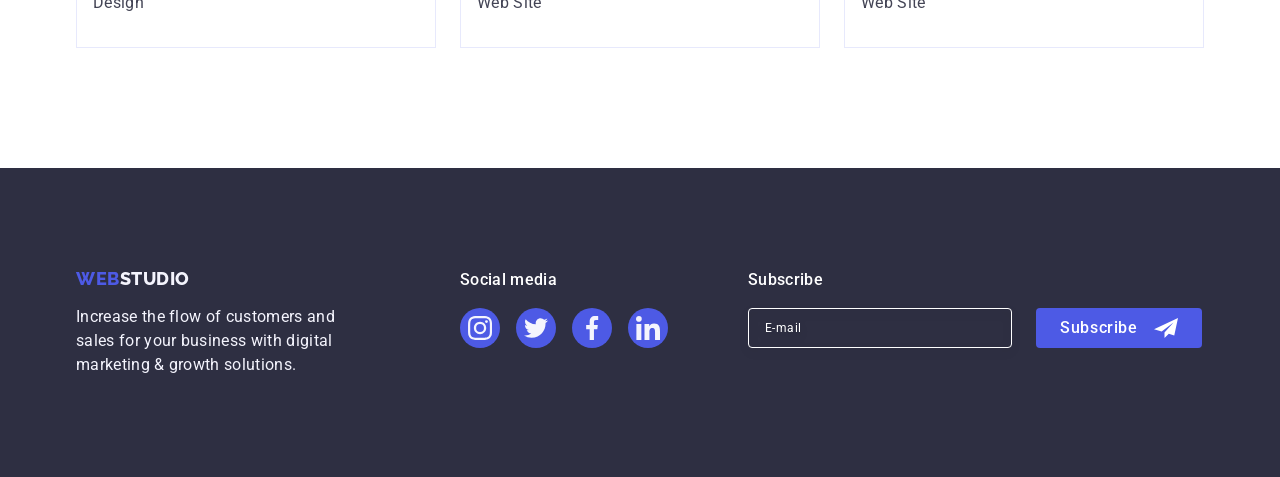
==== commit a2303ddc: "v2" ====
--- a/portfolio.html
+++ b/portfolio.html
@@ -408,7 +408,7 @@
 
         <!-- Subscription form -->
         <div class="footer-subscription">
-          <span class="footer-subscription-label">Subscribe</span>
+          <p class="footer-subscription-caption">Subscribe</p>
           <form class="footer-subscription-form" name="subscription_form">
             <label class="footer-subscription-field">
               <input
--- a/css/styles.css
+++ b/css/styles.css
@@ -605,37 +605,37 @@
 .footer-subscription {
 }
 
-.footer-subscription-form {
-  display: flex;
-  align-items: flex-end;
-}
-
-.footer-subscription-field {
-  margin-right: 24px;
-}
-
-.footer-subscription-label {
+.footer-subscription-caption {
   display: block;
   margin-bottom: 16px;
 
   color: var(--white-color);
   font-weight: 500;
+}
+
+.footer-subscription-form {
+  display: flex;
+  align-items: flex-end;
+  gap: 24px;
+}
+
+.footer-subscription-field {
 }
 
 .footer-subscription-input {
   width: 264px;
   height: 40px;
-  padding: 7px 15px;
+  padding: 7px 16px;
 
   outline: transparent;
   background-color: transparent;
   border-radius: 4px;
   border: 1px solid var(--white-color);
-  box-shadow: 0px 4px 4px 0px rgba(0, 0, 0, 0.15);
+  filter: drop-shadow(0px 4px 4px rgba(0, 0, 0, 0.15));
 
   color: var(--white-color);
   font-size: 12px;
-  line-height: 2;
+  line-height: 1.5;
   letter-spacing: 0.04em;
 }
 
@@ -647,9 +647,8 @@
   display: inline-flex;
   justify-content: center;
   align-items: center;
-  gap: 16px;
-
-  width: 165px;
+
+  min-width: 165px;
   height: 40px;
   padding: 8px 24px;
 
@@ -670,6 +669,8 @@
 }
 
 .footer-subscription-logo {
+  margin-left: 16px;
+
   fill: var(--white-color);
 }
 
@@ -902,8 +903,6 @@
 /* Inputs */
 
 .modal-form-field {
-  position: relative;
-  display: block;
   margin-bottom: 8px;
 }
 
@@ -912,8 +911,11 @@
 }
 
 .modal-form-label {
-  display: block;
   margin-bottom: 4px;
+}
+
+.modal-form-container {
+  position: relative;
 }
 
 .modal-form-input {
@@ -940,7 +942,7 @@
 /* Comment */
 
 .modal-form-textarea {
-  padding: 7px 15px;
+  padding: 7px 16px;
   height: 120px;
   resize: none;
 
